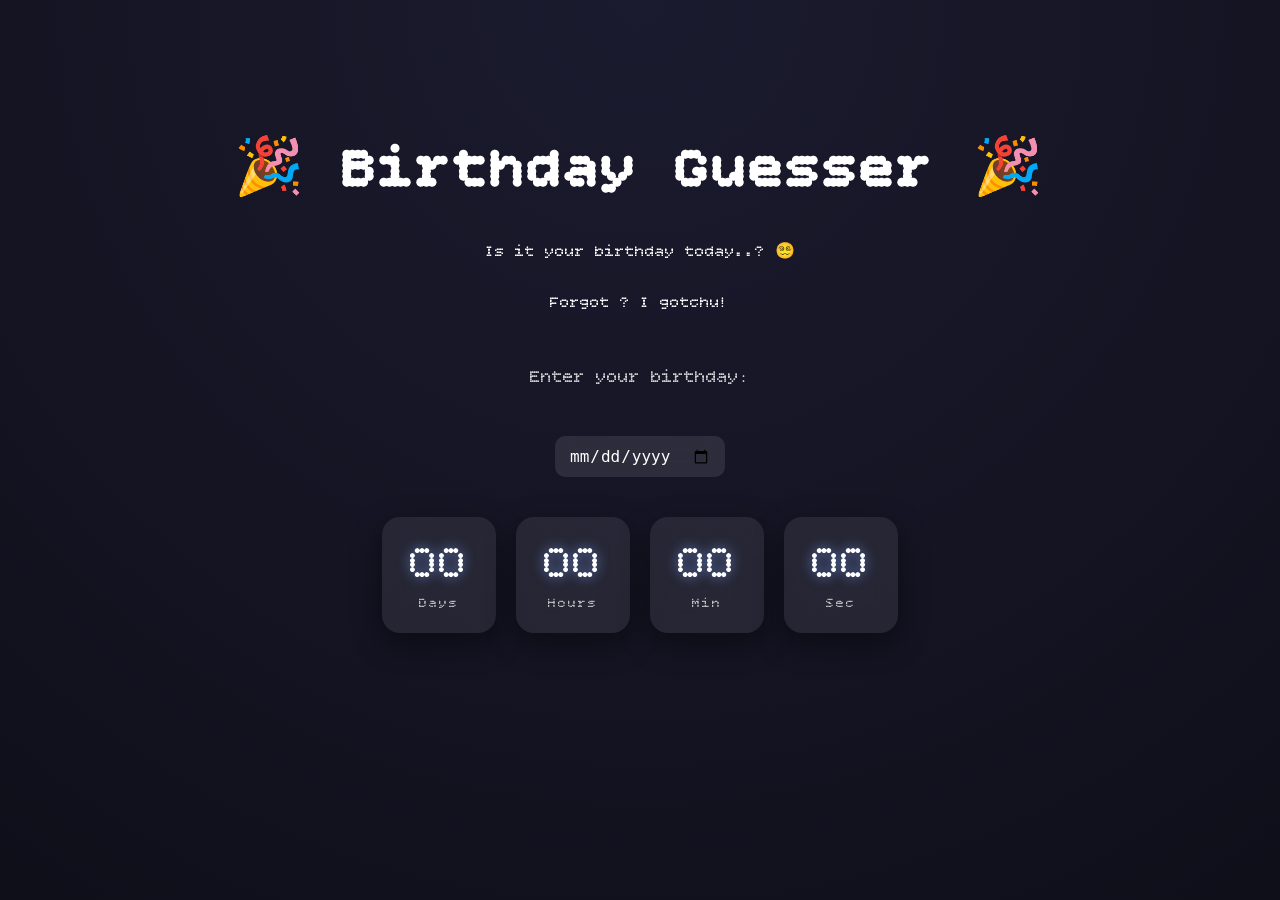
==== index.html @ 5bf95238 "Update and rename main.html to index.html" ====
<!DOCTYPE html>
<html lang="en">
<head>
    <meta charset="UTF-8">
    <meta name="viewport" content="width=device-width, initial-scale=1.0">
    <link href="https://fonts.googleapis.com/css2?family=Bitcount+Single&display=swap" rel="stylesheet">
    <link rel="stylesheet" href="styles.css">
    <title>Birthday</title>
</head>
<body>
  <h2>🎉 Birthday Guesser 🎉</h2>
  <p>Is it your birthday today..? 😵‍💫 </p>
  <p>Forgot ? I gotchu!</p>
  <br><br>
  <label>Enter your birthday:</label><br><br>
  <input type="date" id="bday">

  <div class="countdown">
    <div class="time-box">
      <span id="days">00</span>
      <small>Days</small>
    </div>
    <div class="time-box">
      <span id="hours">00</span>
      <small>Hours</small>
    </div>
    <div class="time-box">
      <span id="minutes">00</span>
      <small>Min</small>
    </div>
    <div class="time-box">
      <span id="seconds">00</span>
      <small>Sec</small>
    </div>
  </div>

  <div class="marquee-container">
    <div id="output" class="marquee"></div>
  </div>

  <div class="button-container">
    <button id="openBtn" style="display:none;">For you 💌</button>
  </div>


  <div id="envelope" class="envelope hidden">
    <div class="letter">
      <h3>Dear You,</h3>
      <p>
        Wishing you a very very Happy Birthday! 🎉  
        I hope this year brings you happiness, growth, and lots of success.
      </p>
      <p>– From your future self 💙</p>
    </div>
  </div>
  <script src="script.js"></script>
</body>
</html>
---- styles.css ----
* {
  box-sizing: border-box;
}

body {
  margin: 0;
  height: 100vh;
  font-family: 'Bitcount Single', system-ui;
  display: flex;
  flex-direction: column;
  align-items: center;
  justify-content: center;
  text-align: center;
  background: radial-gradient(circle at top, #1b1b2f, #0f0f1a);
  color: white;
}

h2 {
  font-size: 56px;
  margin-bottom: 20px;
  letter-spacing: 3px;
}

label {
  font-size: 18px;
  opacity: 0.8;
}

input {
  padding: 10px 14px;
  font-size: 16px;
  border-radius: 10px;
  border: none;
  outline: none;
  margin-top: 10px;
  background: rgba(255,255,255,0.1);
  color: white;
  backdrop-filter: blur(10px);
}

/* Countdown layout */
.countdown {
  display: flex;
  gap: 20px;
  margin-top: 40px;
}

/* Each time box */
.time-box {
  background: rgba(255,255,255,0.08);
  backdrop-filter: blur(12px);
  border-radius: 18px;
  padding: 20px 28px;
  min-width: 100px;
  box-shadow: 0 10px 30px rgba(0,0,0,0.4);
  transition: 0.2s ease;
}

.time-box:hover {
  transform: translateY(-5px);
}

/* Numbers */
.time-box span {
  font-size: 48px;
  display: block;
  text-shadow: 0 0 12px rgba(120,160,255,0.8);
}

/* Labels */
.time-box small {
  opacity: 0.7;
  letter-spacing: 2px;
}

/* Message text */
#output {
  margin-top: 30px;
  font-size: 50px;
  opacity: 0.9;
}

/* Confetti */
.confetti {
  position: fixed;
  top: -10px;
  border-radius: 50%;
  animation: fall linear infinite;
  pointer-events: none;
  z-index: 9999;
}

@keyframes fall {
  0% {
    transform: translateY(0) translateX(var(--sway, 0)) rotate(0deg);
  }
  100% {
    transform: translateY(100vh) translateX(var(--sway, 0)) rotate(360deg);
  }
}



.hidden {
  display: none;
}

#openBtn {
  margin-top: 30px;
  padding: 12px 20px;
  font-size: 18px;
  border-radius: 12px;
  border: none;
  cursor: pointer;
  background: #ff7aa2;
  color: white;
  display: block; /* ensure visible */
  z-index: 10;
}


.envelope {
  width: 500px;
  height: 700px;
  background: #f5f5f5;
  margin-top: 40px;
  position: relative;
  border-radius: 10px;
  animation: pop 0.5s ease;
}

.letter {
  padding: 20px;
  text-align: left;
  animation: slide 1s ease;
  background : lightblue; 
  color : black; 
}

@keyframes pop {
  from { transform: scale(0); }
  to { transform: scale(1); }
}

@keyframes slide {
  from { transform: translateY(50px); opacity: 0; }
  to { transform: translateY(0); opacity: 1; }
}



.marquee-container {
  width: 100%;
  overflow: hidden;
  margin-top: 30px;
  height: 150px;
}

.marquee {
  display: inline-block;
  white-space: nowrap;
  font-size: 50px;
  color: #ff69b4;
  animation: scroll 5s linear infinite;
}

@keyframes scroll {
  0% {
    transform: translateX(100%);
  }
  100% {
    transform: translateX(-100%);
  }
}
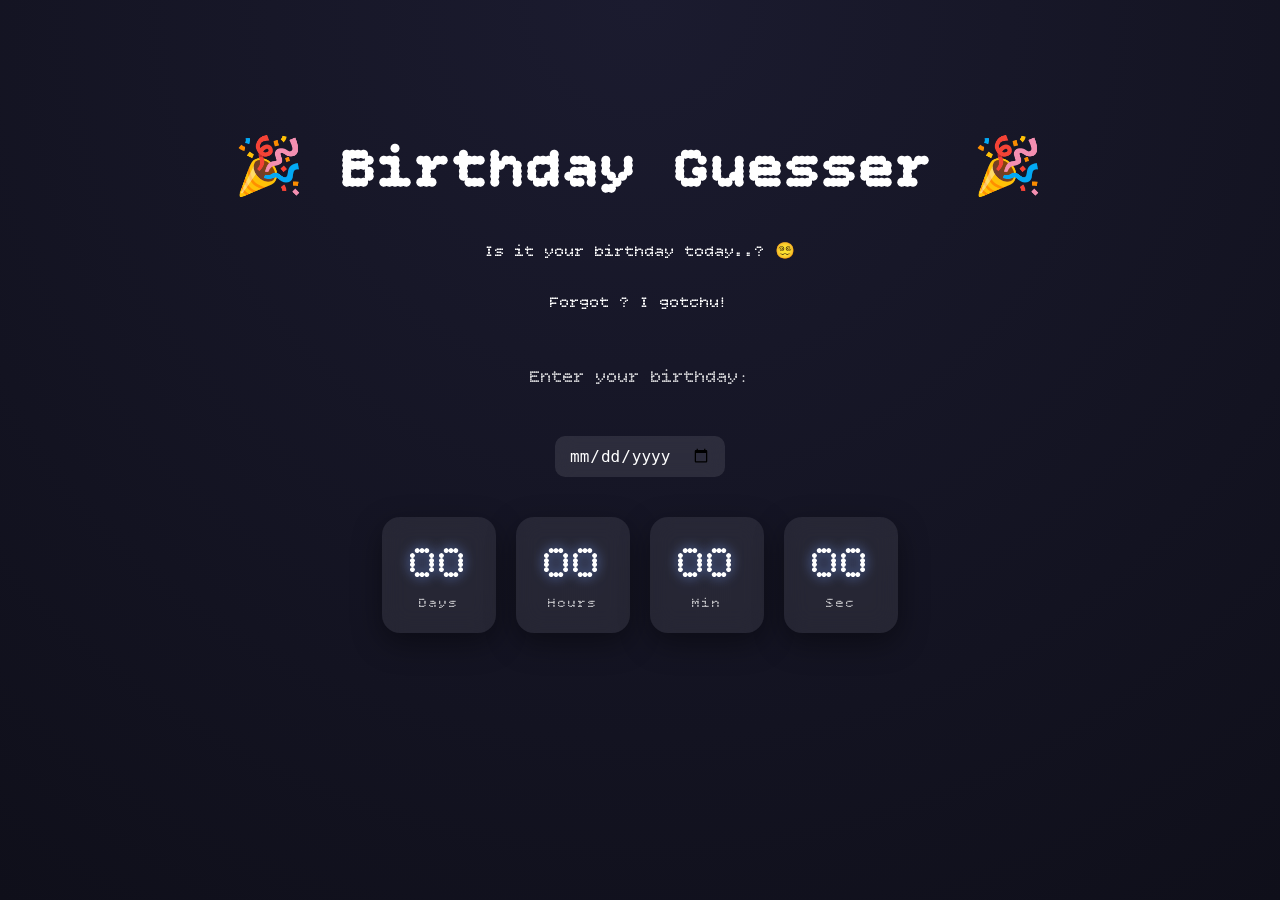
==== commit 2a5bf9f8: "Update index.html" ====
--- a/index.html
+++ b/index.html
@@ -47,12 +47,17 @@
     <div class="letter">
       <h3>Dear You,</h3>
       <p>
-        Wishing you a very very Happy Birthday! 🎉  
-        I hope this year brings you happiness, growth, and lots of success.
+       Wishing you happy happy birthdayy 🥳🥳🥳.
       </p>
-      <p>– From your future self 💙</p>
+      
+      <p>  – From 💙</p>
     </div>
   </div>
   <script src="script.js"></script>
 </body>
 </html>
+
+
+
+
+
